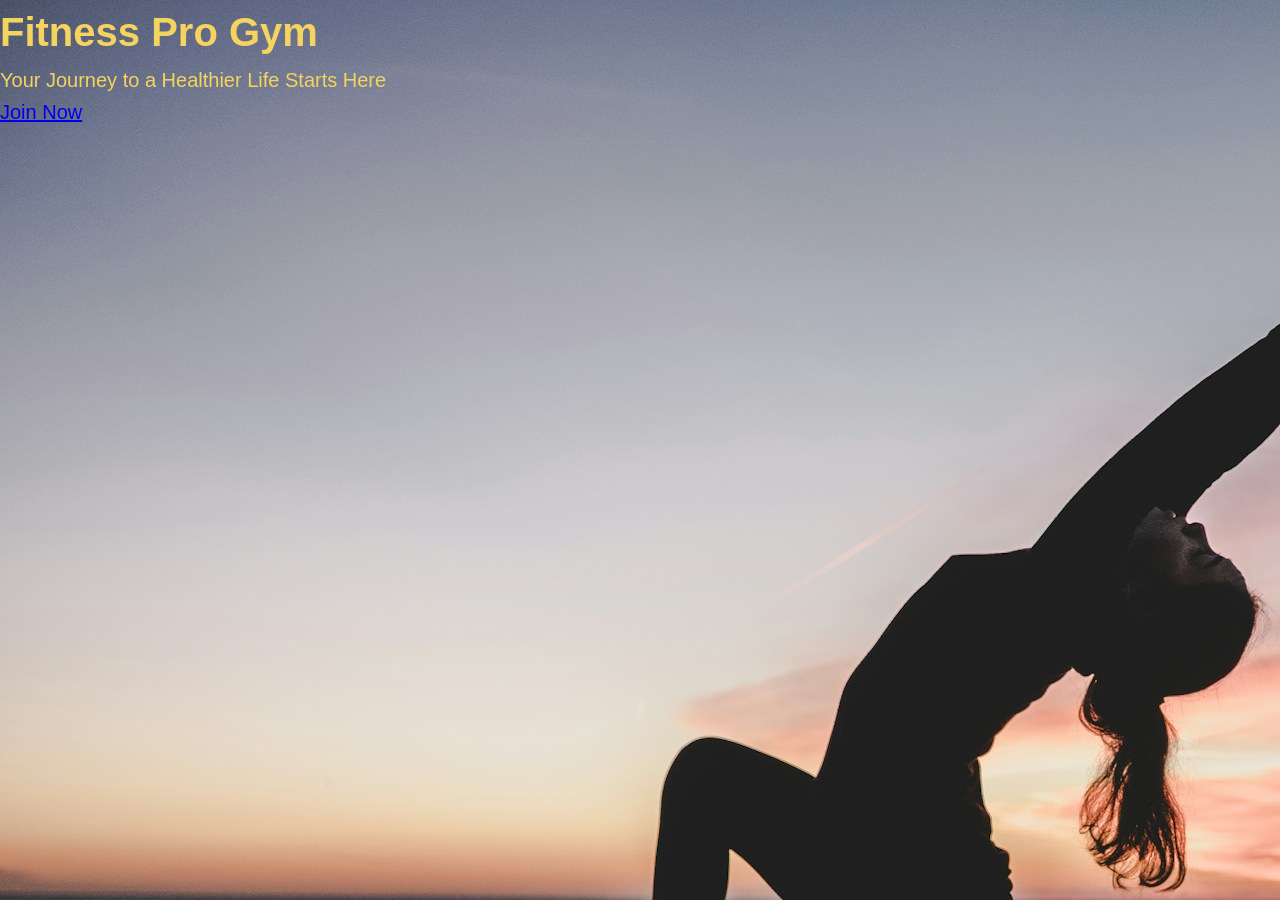
==== index.html @ 20d2b04e "edits page previously not loading properly. removed index.html from folder. added background" ====
<!DOCTYPE html>
<html>
<head>
  <meta charset="UTF-8">
  <meta name="viewport" content="width=device-width, initial-scale=1.0">
  <meta http-equiv="X-UA-Compatible" content="ie=edge">
  <link rel="stylesheet" href= "style.css" media="all">
  <title>gym landing page</title>
  </head>

  <body>
    <header id="showcase">
        <h1>Fitness Pro Gym</h1>
        <p>Your Journey to a Healthier Life Starts Here</p>
        <a href="#" class="button">Join Now</a>
    </header>
    </body>

</html>
---- style.css ----
* {
  padding: 0;
  margin: 0;
}


body {
  margin: 0;
  font-family: Arial, "Helvetica Neue", Helvetica, sans-serif;
  font-size: 20px;
  color: #F4D35E;
  line-height: 1.6;
}

#showcase{
  background-image:url('../images/unsplash yoga.jpg');
  height: 100vh;
}
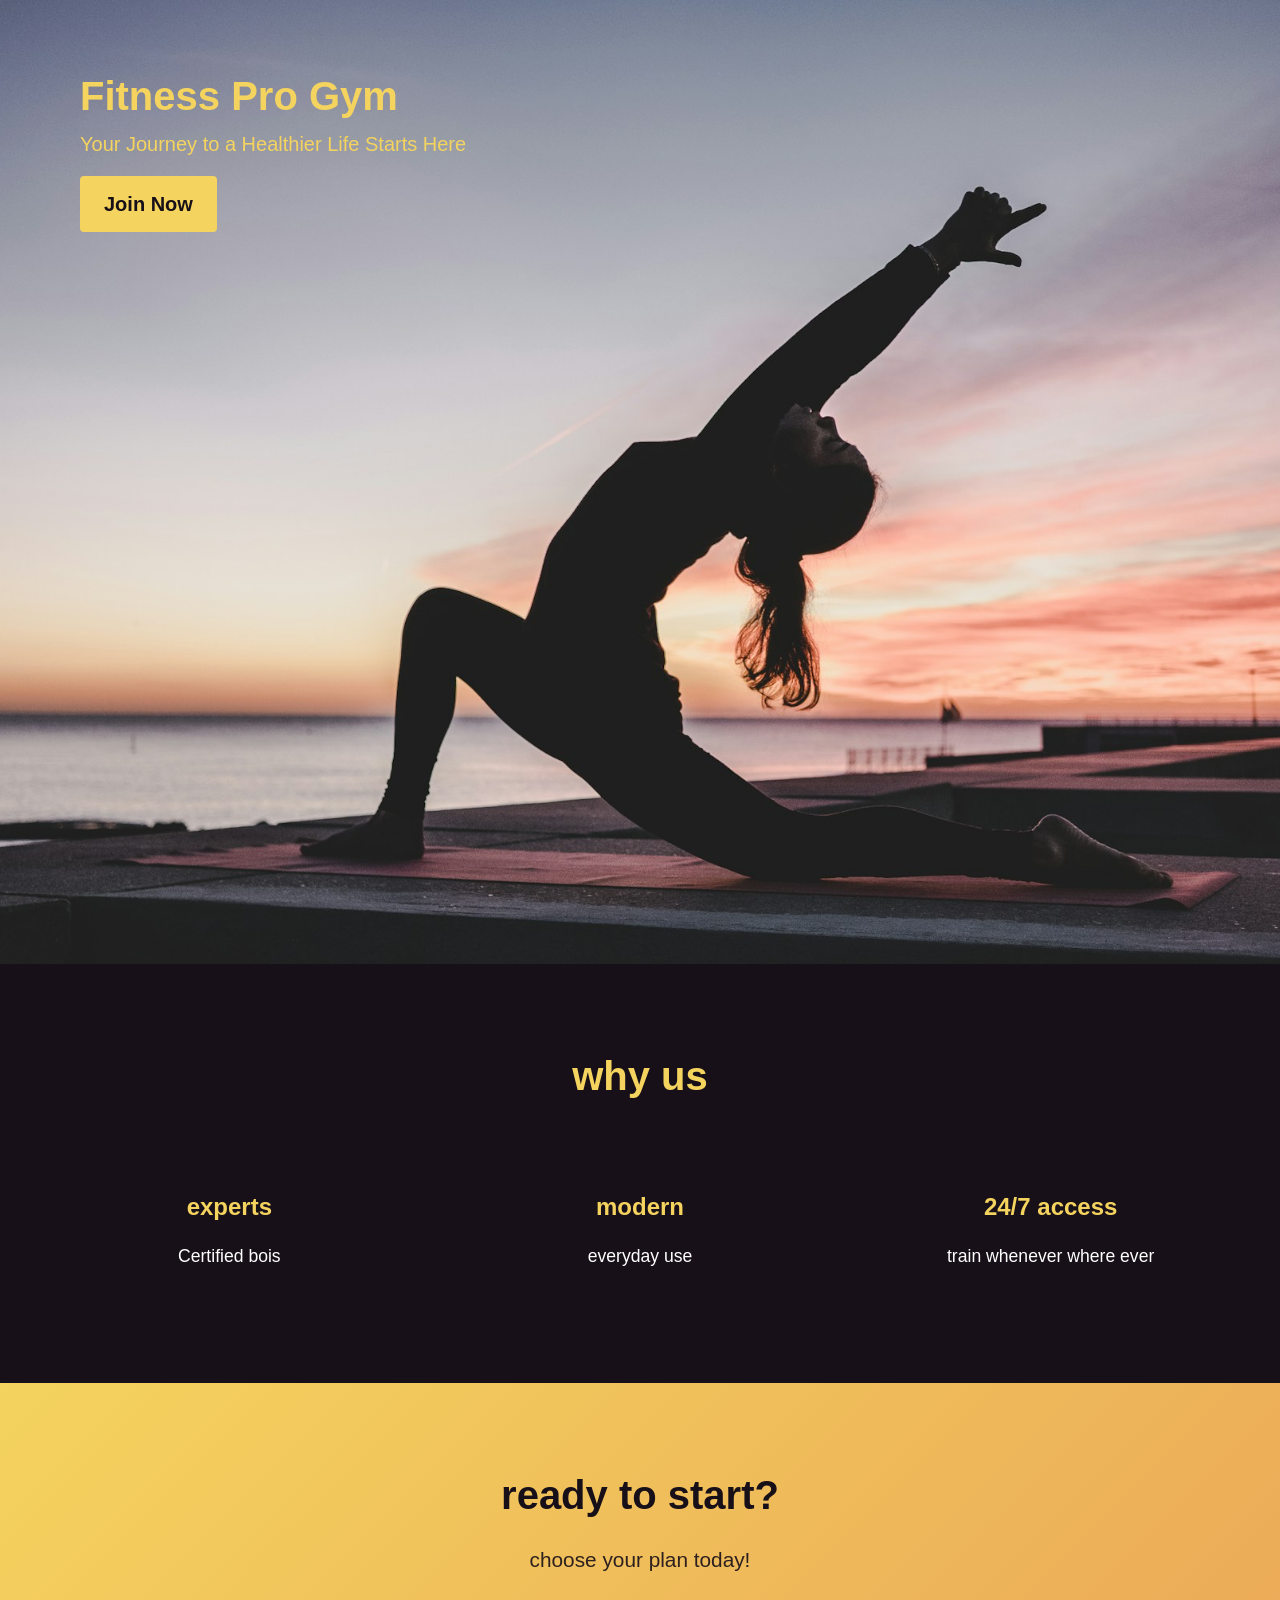
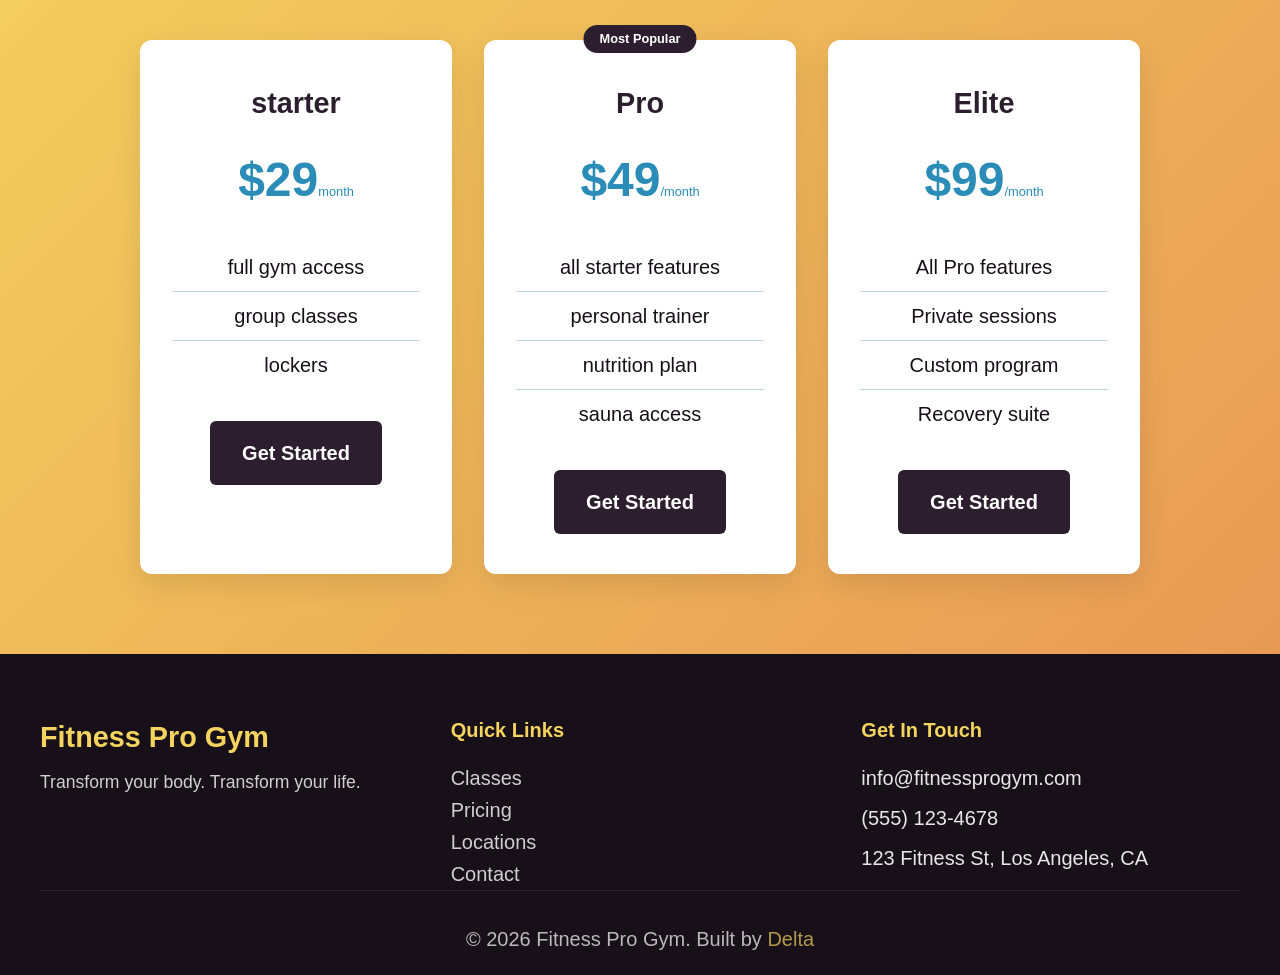
==== commit 4ca7faf3: "it works fleshed out design. added features, pricing plans, and footer. created color scheme. lots o" ====
--- a/index.html
+++ b/index.html
@@ -5,15 +5,116 @@
   <meta name="viewport" content="width=device-width, initial-scale=1.0">
   <meta http-equiv="X-UA-Compatible" content="ie=edge">
   <link rel="stylesheet" href= "style.css" media="all">
-  <title>gym landing page</title>
+  <title>Fitness Pro Gym | Join Now</title>
   </head>
 
   <body>
     <header id="showcase">
         <h1>Fitness Pro Gym</h1>
         <p>Your Journey to a Healthier Life Starts Here</p>
-        <a href="#" class="button">Join Now</a>
+        <a href="#pricing" class="button">Join Now</a>
     </header>
-    </body>
+
+    <section id="features">
+      <div class="container">
+        <h2> why us</h2>
+
+        <div class="features-grid">
+          <div class="feature">
+            <h3> experts</h3>
+            <p>Certified bois</p>
+          </div>
+
+          <div class="feature">
+            <h3> modern</h3>
+            <p> everyday use</p>
+          </div>
+
+          <div class="feature">
+            <h3> 24/7 access</h3>
+            <p> train whenever where ever</p>
+          </div>
+
+        </div>
+      </div>
+    </section>
+
+    <section id="pricing">
+      <div class="container">
+        <h2> ready to start?</h2>
+        <p class="subtitle"> choose your plan today!</p>
+
+        <div class="pricing-grid">
+          <div class="plan">
+            <h3>starter</h3>
+            <div class="price"> $29<span>month</span></div>
+            <ul>
+              <li>full gym access</li>
+              <li>group classes</li>
+              <li>lockers</li>
+            </ul>
+            <a href="#" class="plan-button">Get Started</a>
+          </div>
+
+          <div class="plan popular">
+            <div class="popular-badge">Most Popular</div>
+            <h3>Pro</h3>
+            <div class="price">$49<span>/month</span></div>
+            <ul>
+              <li>all starter features</li>
+              <li>personal trainer</li>
+              <li>nutrition plan</li>
+              <li>sauna access</li>
+            </ul>
+            <a href="#" class="plan-button">Get Started</a>
+          </div>
+
+          <div class="plan">
+            <h3>Elite</h3>
+            <div class="price">$99<span>/month</span></div>
+            <ul>
+              <li>All Pro features</li>
+              <li>Private sessions</li>
+              <li>Custom program</li>
+              <li>Recovery suite</li>
+            </ul>
+            <a href="#" class="plan-button">Get Started</a>
+          </div>
+        </div>
+      </div>
+    </section>
+
+    <footer id="contact">
+      <div class="container">
+        <div class="footer-content">
+          <div class="footer-brand">
+            <h3>Fitness Pro Gym</h3>
+            <p>Transform your body. Transform your life.</p>
+          </div>
+
+          <div class="footer-links">
+            <h4>Quick Links</h4>
+            <ul>
+              <li><a href="#features">Classes</a></li>
+              <li><a href="#pricing">Pricing</a></li>
+              <li><a href="#">Locations</a></li>
+              <li><a href="#">Contact</a></li>
+            </ul>
+          </div>
+
+          <div class="footer-contact">
+            <h4>Get In Touch</h4>
+            <p> info@fitnessprogym.com</p>
+            <p> (555) 123-4678</p>
+            <p> 123 Fitness St, Los Angeles, CA</p>
+          </div>
+        </div>
+
+        <div class="footer-bottom">
+          <p>&copy; 2026 Fitness Pro Gym. Built by <a href="https://github.com/deltoido">Delta</a></p>
+        </div>
+      </div>
+    </footer>
+  </body>
 
 </html>
--- a/style.css
+++ b/style.css
@@ -2,7 +2,6 @@
   padding: 0;
   margin: 0;
 }
-
 
 body {
   margin: 0;
@@ -12,7 +11,261 @@
   line-height: 1.6;
 }
 
-#showcase{
-  background-image:url('../images/unsplash yoga.jpg');
+#showcase {
+  background-image: url('../images/unsplash yoga.jpg');
+  background-size: cover;
+  background-position: center;
+  background-repeat: no-repeat;
   height: 100vh;
+
+  display: flex;
+  flex-direction: column;
+  justify-content: flex-start;
+  align-items: flex-start;
+  text-align: left;
+  padding: 4rem 5rem 0;
+}
+
+/*#showcase h1,
+#showcase p{
+  color:#F4D35E;
+  -webkit-text-stroke: 2px #000;
+  text-shadow:
+    -2px -2px 0 #000,
+    2px -2px 0 #000,
+    -2px 2px 0 #000,
+    2px 2px 0 #000;
+  margin-bottom:.5rem;
+} */
+
+.button {
+  display: inline-block;
+  padding: 0.75rem 1.5rem;
+  background-color: #F4D35E;
+  color: #181018;
+  text-decoration: none;
+  border-radius: 4px;
+  font-weight: bold;
+  margin-top: 1rem;
+  transition: transform .3s ease;
+}
+
+.button:hover{
+  background: #E89A55;
+  transform: scale(1.05);
+}
+
+#features{
+  padding: 80px 0;
+  background: #181018;
+  color: #fff;
+}
+
+.container{
+  max-width: 1200px;
+  margin: 0 auto;
+  padding: 0 2rem;
+}
+
+#features h2{
+  text-align: center;
+  font-size: 2.5rem;
+  color: #F4D35E;
+  margin-bottom: 3rem;
+}
+
+.features-grid{
+  display: grid;
+  grid-template-columns: repeat(3, 1fr);
+  gap: 2rem;
+}
+
+.feature{
+  text-align: center;
+  padding: 2rem;
+}
+
+.feature h3{
+  color: #F4D35E;
+  font-size: 1.5rem;
+  margin-bottom: 1rem;
+}
+
+.feature p{
+  font-size: 1.1rem;
+  line-height: 1.6;
+}
+
+@media (max-width: 900px){
+  .container .features-grid{
+    grid-template-columns: 1fr;
+  }
+  .container .pricing-grid{
+    grid-template-columns: 1fr;
+  }
+}
+
+#pricing{
+  padding: 80px 0;
+  background: linear-gradient(135deg, #F4D35E 0%, #E89A55 100%);
+  color: #181018;
+}
+
+#pricing h2{
+  text-align: center;
+  font-size: 2.5rem;
+  margin-bottom: 1rem;
+}
+
+.subtitle{
+  text-align: center;
+  font-size: 1.3rem;
+  margin-bottom: 4rem;
+  opacity: .9;
+}
+
+.pricing-grid{
+  display: grid;
+  grid-template-columns: repeat(3, 1fr);
+  gap: 2rem;
+  max-width: 1000px;
+  margin: 0 auto;
+}
+
+.plan{
+  background: white;
+  padding: 2.5rem 2rem;
+  border-radius: 12px;
+  text-align: center;
+  box-shadow: 0 10px 30px rgba(0,0,0,.1);
+  position: relative;
+  transition: transform .3s ease;
+}
+
+.plan:hover{
+  transform: scale(1.05);
+}
+
+.popular-badge{
+  position: absolute;
+  top: -15px;
+  left: 50%;
+  transform: translateX(-50%);
+  background: #2D1E2F;
+  color: white;
+  padding: .25rem 1rem;
+  border-radius: 20px;
+  font-size: .8rem;
+  font-weight: bold;
+}
+
+.plan h3{
+  font-size: 1.8rem;
+  margin-bottom: 1rem;
+  color:#2D1E2F
+}
+
+.price{
+  font-size: 3rem;
+  font-weight: bold;
+  color: #2A8CB7;
+  margin-bottom: 1.5rem;
+}
+
+.price span{
+  font-size: .8rem;
+  font-weight: normal;
+}
+
+.plan ul{
+  list-style: none;
+  padding: 0;
+  margin-bottom: 2rem;
+}
+
+.plan li{
+  padding: .5rem 0;
+  border-bottom: 1px solid #BCD4DE;
+}
+
+.plan li:last-child{
+  border-bottom: none;
+}
+
+.plan-button{
+  display: inline-block;
+  padding: 1rem 2rem;
+  background: #2D1E2F;
+  color: white;
+  text-decoration: none;
+  border-radius: 6px;
+  font-weight: bold;
+  transition: background 0.3s ease;
+}
+
+.plan-button:hover {
+  background: #48304B;
+}
+
+#contact{
+  background: #181018;
+  color: #ffffff;
+  padding: 60px 0 20px;
+}
+
+.footer-content{
+  display: grid;
+  grid-template-columns: repeat(auto-fit, minmax(250px, 1fr));
+  gap: 2rem;
+}
+
+.footer-brand h3{
+  color: #F4D35E;
+  font-size: 1.8rem;
+  margin-bottom: .5rem;
+}
+
+.footer-brand p{
+  opacity: .8;
+  font-size: 1.1rem;
+}
+
+.footer-links h4,
+.footer-contact h4{
+  color: #F4D35E;
+  margin-bottom: 1rem;
+}
+
+.footer-links ul{
+  list-style: none;
+  padding: 0;
+}
+
+.footer-links a{
+  color: #ffffff;
+  text-decoration: none;
+  opacity: .8;
+  transition: opacity .3s ease;
+}
+
+.footer-links a:hover {
+  opacity: 1;
+  color: #F4D35E
+}
+
+.footer-contact p{
+  margin-bottom: .5rem;
+  opacity: .9;
+}
+
+.footer-bottom{
+  border-top: 1px solid #333;
+  padding-top: 2rem;
+  text-align: center;
+  opacity: .7;
+}
+
+.footer-bottom a{
+  color: #F4D35E;
+  text-decoration: none;
 }
